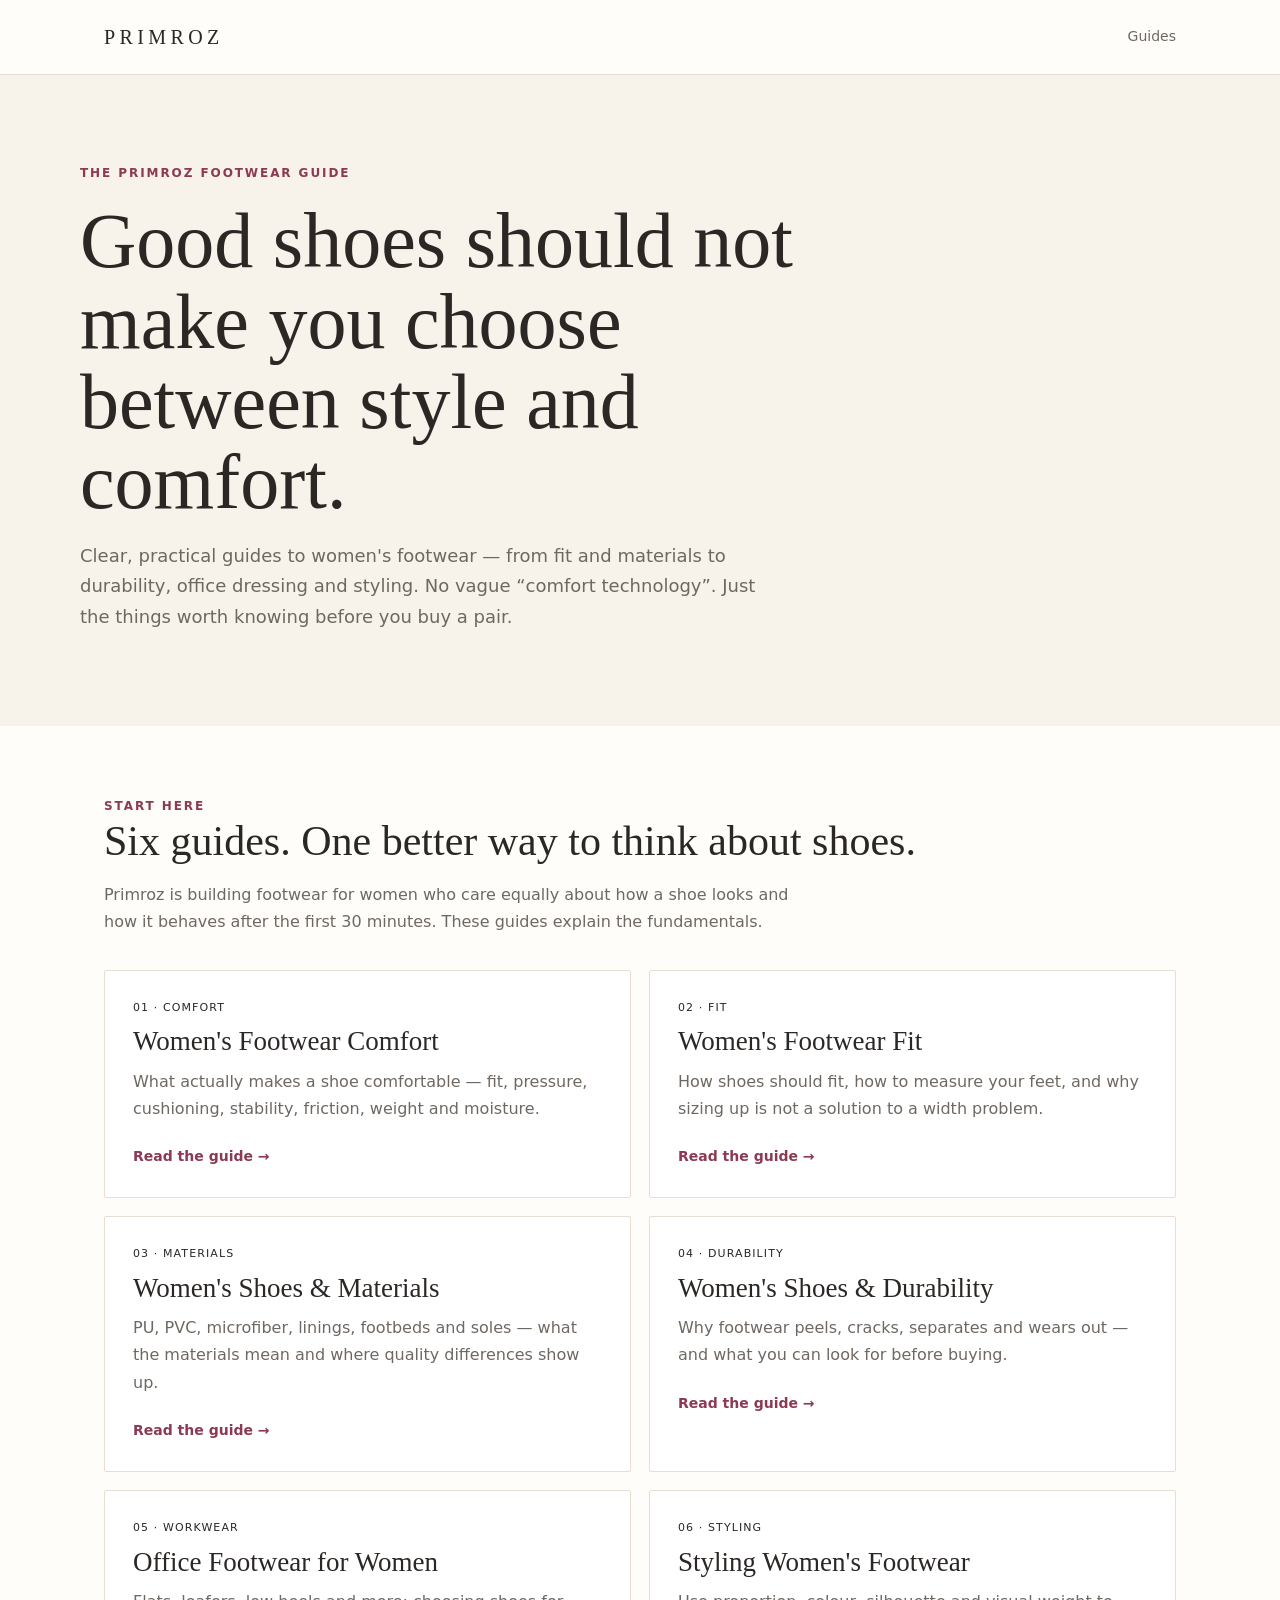
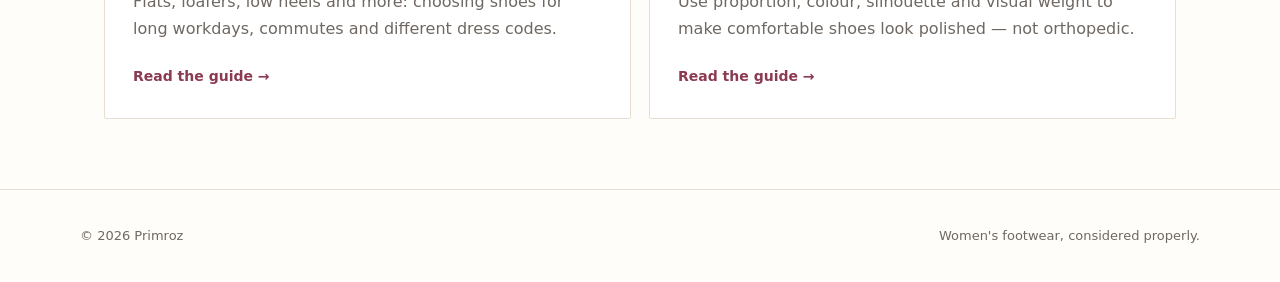
==== index.html @ fc120d49 "Add files via upload" ====
<!doctype html><html lang="en-IN"><head><meta charset="utf-8"><meta name="viewport" content="width=device-width,initial-scale=1"><title>Primroz | The Women's Footwear Guide</title><meta name="description" content="Practical guides to women's footwear comfort, fit, materials, durability, office wear and styling. Built for women who want shoes that look good and feel good."><link rel="canonical" href="https://primroz.in/"><meta property="og:title" content="Primroz | The Women's Footwear Guide"><meta property="og:description" content="Practical, no-nonsense guides to women's footwear."><meta property="og:type" content="website"><link rel="stylesheet" href="/styles.css"></head><body><header class="site-header"><nav class="nav"><a class="brand" href="/">PRIMROZ</a><div class="nav-links"><a href="/#guides">Guides</a></div></nav></header><main><section class="hero"><div class="hero-inner"><div class="eyebrow">The Primroz Footwear Guide</div><h1>Good shoes should not make you choose between style and comfort.</h1><p>Clear, practical guides to women's footwear — from fit and materials to durability, office dressing and styling. No vague “comfort technology”. Just the things worth knowing before you buy a pair.</p></div></section><section class="section" id="guides"><div class="eyebrow">Start here</div><h2>Six guides. One better way to think about shoes.</h2><p class="intro">Primroz is building footwear for women who care equally about how a shoe looks and how it behaves after the first 30 minutes. These guides explain the fundamentals.</p><div class="guide-grid"><article class="card"><div class="smallcaps">01 · Comfort</div><h3>Women's Footwear Comfort</h3><p>What actually makes a shoe comfortable — fit, pressure, cushioning, stability, friction, weight and moisture.</p><a href="/guides/womens-footwear-comfort/">Read the guide →</a></article><article class="card"><div class="smallcaps">02 · Fit</div><h3>Women's Footwear Fit</h3><p>How shoes should fit, how to measure your feet, and why sizing up is not a solution to a width problem.</p><a href="/guides/womens-footwear-fit/">Read the guide →</a></article><article class="card"><div class="smallcaps">03 · Materials</div><h3>Women's Shoes & Materials</h3><p>PU, PVC, microfiber, linings, footbeds and soles — what the materials mean and where quality differences show up.</p><a href="/guides/womens-shoes-materials/">Read the guide →</a></article><article class="card"><div class="smallcaps">04 · Durability</div><h3>Women's Shoes & Durability</h3><p>Why footwear peels, cracks, separates and wears out — and what you can look for before buying.</p><a href="/guides/womens-shoes-durability/">Read the guide →</a></article><article class="card"><div class="smallcaps">05 · Workwear</div><h3>Office Footwear for Women</h3><p>Flats, loafers, low heels and more: choosing shoes for long workdays, commutes and different dress codes.</p><a href="/guides/office-footwear-women/">Read the guide →</a></article><article class="card"><div class="smallcaps">06 · Styling</div><h3>Styling Women's Footwear</h3><p>Use proportion, colour, silhouette and visual weight to make comfortable shoes look polished — not orthopedic.</p><a href="/guides/styling-womens-footwear/">Read the guide →</a></article></div></section></main><footer class="footer"><div class="footer-inner"><div>© 2026 Primroz</div><div>Women's footwear, considered properly.</div></div></footer></body></html>
---- styles.css ----
:root{--ink:#2b2725;--muted:#6f6862;--cream:#f7f2ea;--paper:#fffdf9;--rose:#8b3a52;--verm:#b5311a;--line:#e7ddd2;--max:1120px}*{box-sizing:border-box}html{scroll-behavior:smooth}body{margin:0;background:var(--paper);color:var(--ink);font-family:Inter,ui-sans-serif,system-ui,-apple-system,BlinkMacSystemFont,"Segoe UI",sans-serif;line-height:1.7}a{color:inherit}.site-header{border-bottom:1px solid var(--line);background:rgba(255,253,249,.96);position:sticky;top:0;z-index:10}.nav{max-width:var(--max);margin:auto;padding:20px 24px;display:flex;align-items:center;justify-content:space-between}.brand{font-family:Georgia,serif;letter-spacing:.22em;font-size:20px;text-decoration:none}.nav-links{display:flex;gap:24px;font-size:14px}.nav-links a{text-decoration:none;color:var(--muted)}.hero{background:var(--cream);padding:88px 24px 76px}.hero-inner{max-width:var(--max);margin:auto}.eyebrow{text-transform:uppercase;letter-spacing:.16em;font-size:12px;color:var(--rose);font-weight:700}.hero h1{font:normal clamp(42px,7vw,78px)/1.03 Georgia,serif;max-width:820px;margin:18px 0}.hero p{max-width:690px;color:var(--muted);font-size:18px}.section{max-width:var(--max);margin:auto;padding:70px 24px}.section h2{font:normal 42px/1.15 Georgia,serif;margin:0 0 12px}.intro{color:var(--muted);max-width:720px}.guide-grid{display:grid;grid-template-columns:repeat(2,minmax(0,1fr));gap:18px;margin-top:34px}.card{border:1px solid var(--line);padding:28px;background:#fff;border-radius:2px}.card h3{font:normal 27px/1.2 Georgia,serif;margin:8px 0}.card p{color:var(--muted);margin:10px 0 20px}.card a{font-size:14px;font-weight:700;text-decoration:none;color:var(--rose)}.article{max-width:780px;margin:auto;padding:70px 24px}.article .back{font-size:13px;color:var(--muted);text-decoration:none}.article h1{font:normal clamp(42px,6vw,64px)/1.08 Georgia,serif;margin:28px 0 16px}.dek{font-size:19px;color:var(--muted);margin-bottom:42px}.article h2{font:normal 31px/1.25 Georgia,serif;margin:46px 0 12px}.article h3{font-size:19px;margin:30px 0 8px}.article p,.article li{font-size:16px}.article ul{padding-left:24px}.note{background:var(--cream);border-left:3px solid var(--verm);padding:18px 20px;margin:30px 0}.checklist{border:1px solid var(--line);padding:22px 24px;margin:30px 0}.footer{border-top:1px solid var(--line);padding:35px 24px;color:var(--muted);font-size:13px}.footer-inner{max-width:var(--max);margin:auto;display:flex;justify-content:space-between;gap:20px}.smallcaps{text-transform:uppercase;letter-spacing:.1em;font-size:11px}@media(max-width:720px){.nav-links{gap:12px}.guide-grid{grid-template-columns:1fr}.hero{padding-top:58px}.section,.article{padding-left:20px;padding-right:20px}.footer-inner{display:block}.footer-inner div+div{margin-top:10px}}
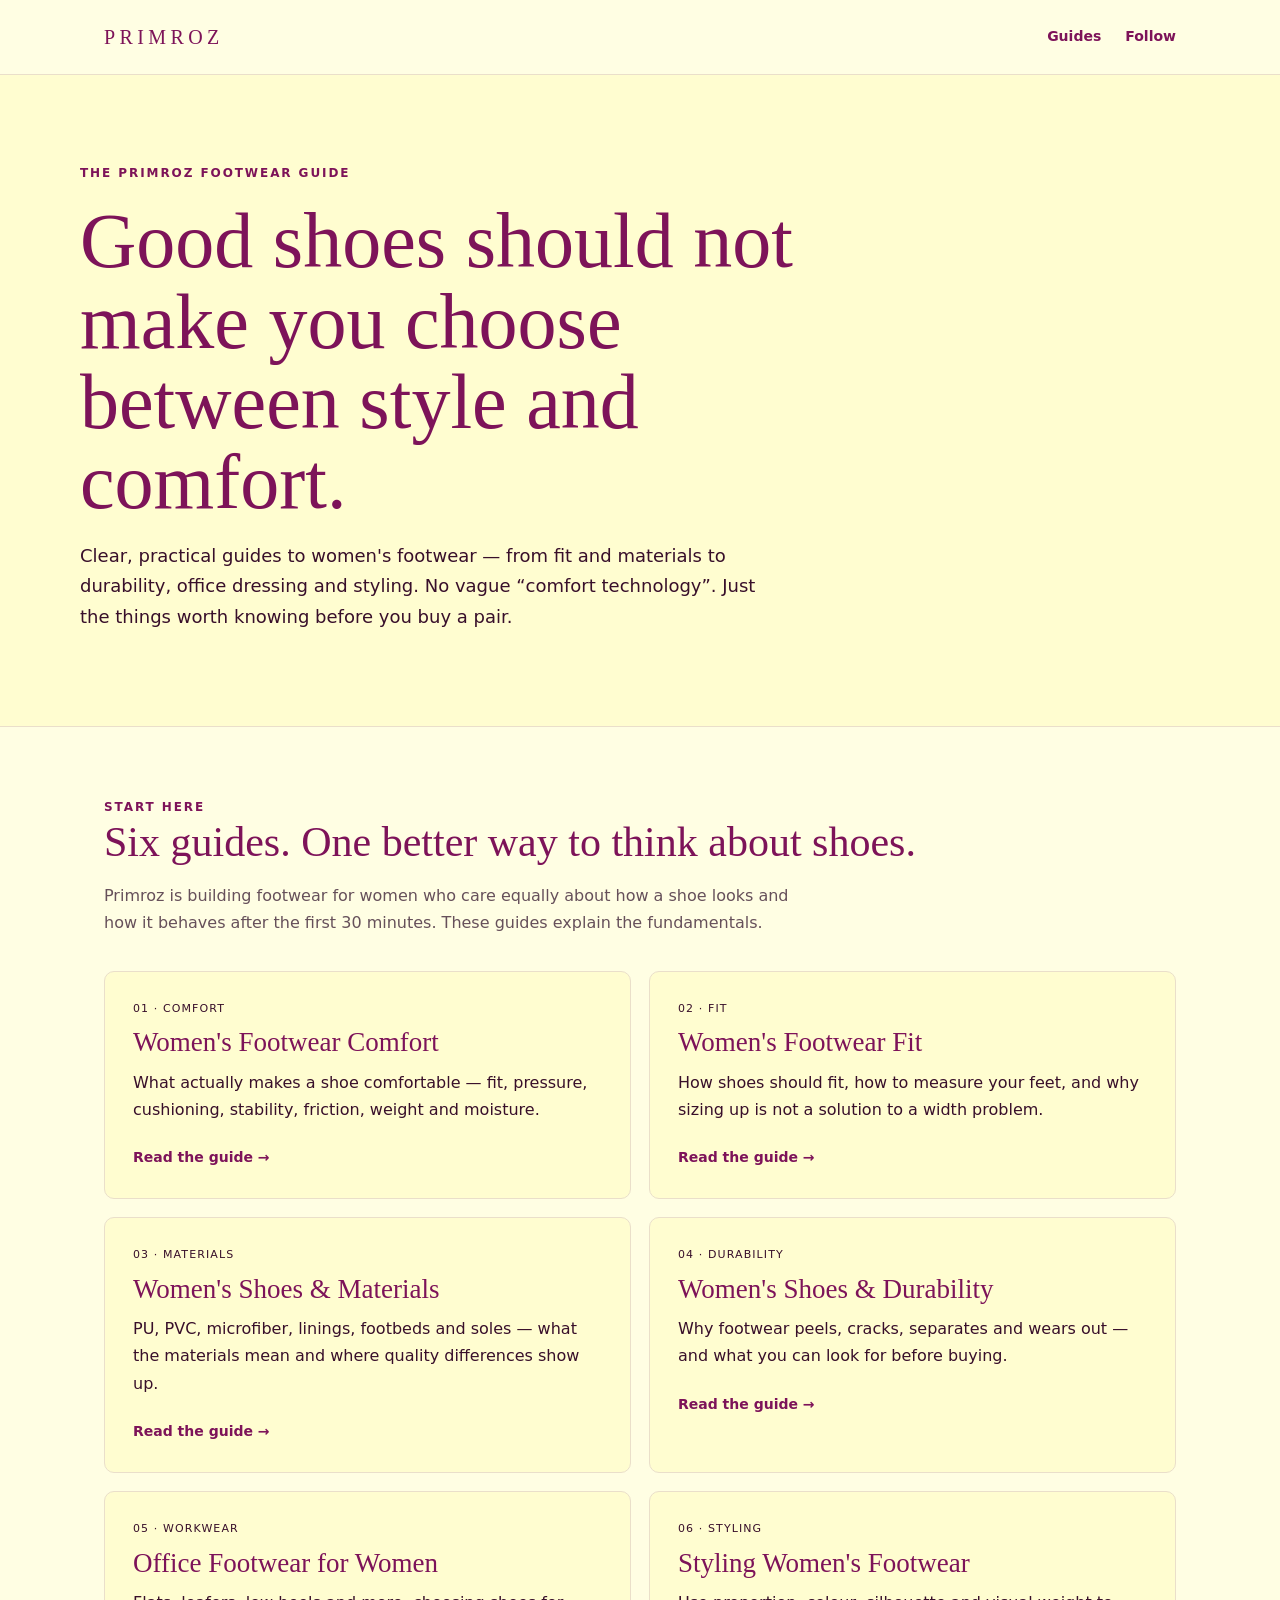
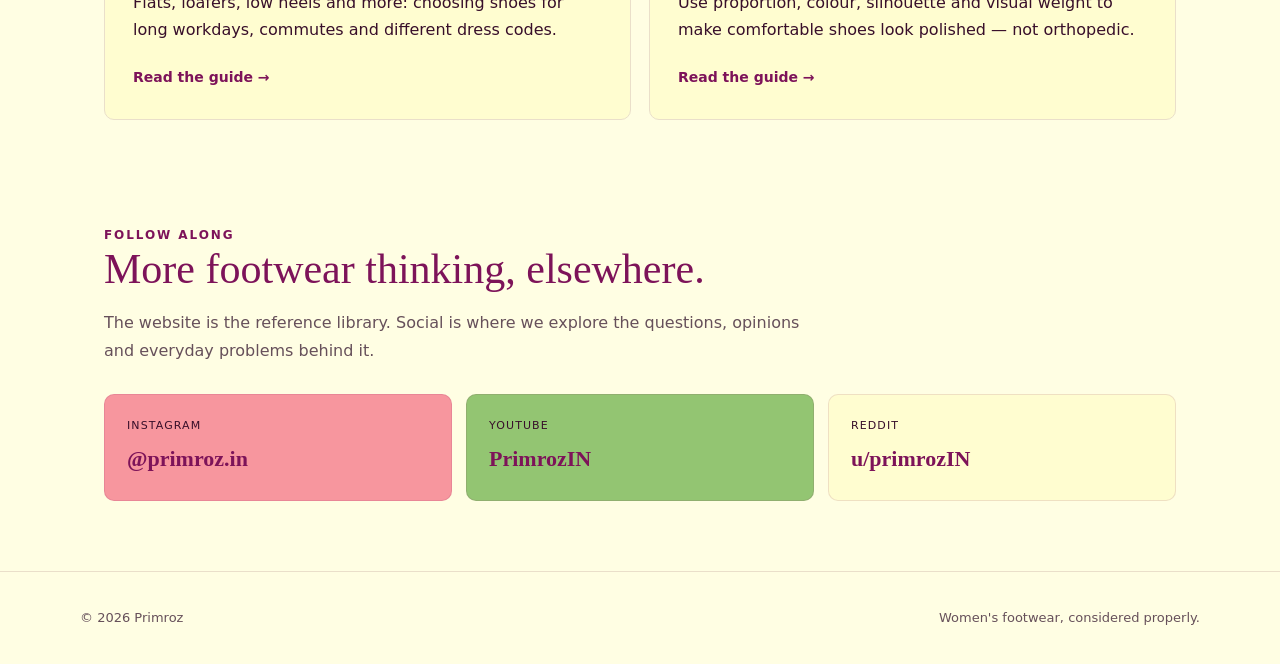
==== commit 13557cf1: "Add Primroz social links" ====
--- a/index.html
+++ b/index.html
@@ -1 +1 @@
-<!doctype html><html lang="en-IN"><head><meta charset="utf-8"><meta name="viewport" content="width=device-width,initial-scale=1"><title>Primroz | The Women's Footwear Guide</title><meta name="description" content="Practical guides to women's footwear comfort, fit, materials, durability, office wear and styling. Built for women who want shoes that look good and feel good."><link rel="canonical" href="https://primroz.in/"><meta property="og:title" content="Primroz | The Women's Footwear Guide"><meta property="og:description" content="Practical, no-nonsense guides to women's footwear."><meta property="og:type" content="website"><link rel="stylesheet" href="/styles.css"></head><body><header class="site-header"><nav class="nav"><a class="brand" href="/">PRIMROZ</a><div class="nav-links"><a href="/#guides">Guides</a></div></nav></header><main><section class="hero"><div class="hero-inner"><div class="eyebrow">The Primroz Footwear Guide</div><h1>Good shoes should not make you choose between style and comfort.</h1><p>Clear, practical guides to women's footwear — from fit and materials to durability, office dressing and styling. No vague “comfort technology”. Just the things worth knowing before you buy a pair.</p></div></section><section class="section" id="guides"><div class="eyebrow">Start here</div><h2>Six guides. One better way to think about shoes.</h2><p class="intro">Primroz is building footwear for women who care equally about how a shoe looks and how it behaves after the first 30 minutes. These guides explain the fundamentals.</p><div class="guide-grid"><article class="card"><div class="smallcaps">01 · Comfort</div><h3>Women's Footwear Comfort</h3><p>What actually makes a shoe comfortable — fit, pressure, cushioning, stability, friction, weight and moisture.</p><a href="/guides/womens-footwear-comfort/">Read the guide →</a></article><article class="card"><div class="smallcaps">02 · Fit</div><h3>Women's Footwear Fit</h3><p>How shoes should fit, how to measure your feet, and why sizing up is not a solution to a width problem.</p><a href="/guides/womens-footwear-fit/">Read the guide →</a></article><article class="card"><div class="smallcaps">03 · Materials</div><h3>Women's Shoes & Materials</h3><p>PU, PVC, microfiber, linings, footbeds and soles — what the materials mean and where quality differences show up.</p><a href="/guides/womens-shoes-materials/">Read the guide →</a></article><article class="card"><div class="smallcaps">04 · Durability</div><h3>Women's Shoes & Durability</h3><p>Why footwear peels, cracks, separates and wears out — and what you can look for before buying.</p><a href="/guides/womens-shoes-durability/">Read the guide →</a></article><article class="card"><div class="smallcaps">05 · Workwear</div><h3>Office Footwear for Women</h3><p>Flats, loafers, low heels and more: choosing shoes for long workdays, commutes and different dress codes.</p><a href="/guides/office-footwear-women/">Read the guide →</a></article><article class="card"><div class="smallcaps">06 · Styling</div><h3>Styling Women's Footwear</h3><p>Use proportion, colour, silhouette and visual weight to make comfortable shoes look polished — not orthopedic.</p><a href="/guides/styling-womens-footwear/">Read the guide →</a></article></div></section></main><footer class="footer"><div class="footer-inner"><div>© 2026 Primroz</div><div>Women's footwear, considered properly.</div></div></footer></body></html>
+<!doctype html><html lang="en-IN"><head><meta charset="utf-8"><meta name="viewport" content="width=device-width,initial-scale=1"><title>Primroz | The Women's Footwear Guide</title><meta name="description" content="Practical guides to women's footwear comfort, fit, materials, durability, office wear and styling. Built for women who want shoes that look good and feel good."><link rel="canonical" href="https://primroz.in/"><meta property="og:title" content="Primroz | The Women's Footwear Guide"><meta property="og:description" content="Practical, no-nonsense guides to women's footwear."><meta property="og:type" content="website"><link rel="stylesheet" href="/styles.css"></head><body><header class="site-header"><nav class="nav"><a class="brand" href="/">PRIMROZ</a><div class="nav-links"><a href="/#guides">Guides</a><a href="#follow">Follow</a></div></nav></header><main><section class="hero"><div class="hero-inner"><div class="eyebrow">The Primroz Footwear Guide</div><h1>Good shoes should not make you choose between style and comfort.</h1><p>Clear, practical guides to women's footwear — from fit and materials to durability, office dressing and styling. No vague “comfort technology”. Just the things worth knowing before you buy a pair.</p></div></section><section class="section" id="guides"><div class="eyebrow">Start here</div><h2>Six guides. One better way to think about shoes.</h2><p class="intro">Primroz is building footwear for women who care equally about how a shoe looks and how it behaves after the first 30 minutes. These guides explain the fundamentals.</p><div class="guide-grid"><article class="card"><div class="smallcaps">01 · Comfort</div><h3>Women's Footwear Comfort</h3><p>What actually makes a shoe comfortable — fit, pressure, cushioning, stability, friction, weight and moisture.</p><a href="/guides/womens-footwear-comfort/">Read the guide →</a></article><article class="card"><div class="smallcaps">02 · Fit</div><h3>Women's Footwear Fit</h3><p>How shoes should fit, how to measure your feet, and why sizing up is not a solution to a width problem.</p><a href="/guides/womens-footwear-fit/">Read the guide →</a></article><article class="card"><div class="smallcaps">03 · Materials</div><h3>Women's Shoes & Materials</h3><p>PU, PVC, microfiber, linings, footbeds and soles — what the materials mean and where quality differences show up.</p><a href="/guides/womens-shoes-materials/">Read the guide →</a></article><article class="card"><div class="smallcaps">04 · Durability</div><h3>Women's Shoes & Durability</h3><p>Why footwear peels, cracks, separates and wears out — and what you can look for before buying.</p><a href="/guides/womens-shoes-durability/">Read the guide →</a></article><article class="card"><div class="smallcaps">05 · Workwear</div><h3>Office Footwear for Women</h3><p>Flats, loafers, low heels and more: choosing shoes for long workdays, commutes and different dress codes.</p><a href="/guides/office-footwear-women/">Read the guide →</a></article><article class="card"><div class="smallcaps">06 · Styling</div><h3>Styling Women's Footwear</h3><p>Use proportion, colour, silhouette and visual weight to make comfortable shoes look polished — not orthopedic.</p><a href="/guides/styling-womens-footwear/">Read the guide →</a></article></div></section><section class="section follow-section" id="follow"><div class="eyebrow">Follow along</div><h2>More footwear thinking, elsewhere.</h2><p class="intro">The website is the reference library. Social is where we explore the questions, opinions and everyday problems behind it.</p><div class="social-grid"><a class="social-card" href="https://www.instagram.com/primroz.in/" target="_blank" rel="noopener"><span class="smallcaps">Instagram</span><strong>@primroz.in</strong></a><a class="social-card" href="https://www.youtube.com/@PrimrozIN" target="_blank" rel="noopener"><span class="smallcaps">YouTube</span><strong>PrimrozIN</strong></a><a class="social-card" href="https://www.reddit.com/user/primrozIN/" target="_blank" rel="noopener"><span class="smallcaps">Reddit</span><strong>u/primrozIN</strong></a></div></section></main><footer class="footer"><div class="footer-inner"><div>© 2026 Primroz</div><div>Women's footwear, considered properly.</div></div></footer></body></html>
--- a/styles.css
+++ b/styles.css
@@ -1 +1 @@
-:root{--ink:#2b2725;--muted:#6f6862;--cream:#f7f2ea;--paper:#fffdf9;--rose:#8b3a52;--verm:#b5311a;--line:#e7ddd2;--max:1120px}*{box-sizing:border-box}html{scroll-behavior:smooth}body{margin:0;background:var(--paper);color:var(--ink);font-family:Inter,ui-sans-serif,system-ui,-apple-system,BlinkMacSystemFont,"Segoe UI",sans-serif;line-height:1.7}a{color:inherit}.site-header{border-bottom:1px solid var(--line);background:rgba(255,253,249,.96);position:sticky;top:0;z-index:10}.nav{max-width:var(--max);margin:auto;padding:20px 24px;display:flex;align-items:center;justify-content:space-between}.brand{font-family:Georgia,serif;letter-spacing:.22em;font-size:20px;text-decoration:none}.nav-links{display:flex;gap:24px;font-size:14px}.nav-links a{text-decoration:none;color:var(--muted)}.hero{background:var(--cream);padding:88px 24px 76px}.hero-inner{max-width:var(--max);margin:auto}.eyebrow{text-transform:uppercase;letter-spacing:.16em;font-size:12px;color:var(--rose);font-weight:700}.hero h1{font:normal clamp(42px,7vw,78px)/1.03 Georgia,serif;max-width:820px;margin:18px 0}.hero p{max-width:690px;color:var(--muted);font-size:18px}.section{max-width:var(--max);margin:auto;padding:70px 24px}.section h2{font:normal 42px/1.15 Georgia,serif;margin:0 0 12px}.intro{color:var(--muted);max-width:720px}.guide-grid{display:grid;grid-template-columns:repeat(2,minmax(0,1fr));gap:18px;margin-top:34px}.card{border:1px solid var(--line);padding:28px;background:#fff;border-radius:2px}.card h3{font:normal 27px/1.2 Georgia,serif;margin:8px 0}.card p{color:var(--muted);margin:10px 0 20px}.card a{font-size:14px;font-weight:700;text-decoration:none;color:var(--rose)}.article{max-width:780px;margin:auto;padding:70px 24px}.article .back{font-size:13px;color:var(--muted);text-decoration:none}.article h1{font:normal clamp(42px,6vw,64px)/1.08 Georgia,serif;margin:28px 0 16px}.dek{font-size:19px;color:var(--muted);margin-bottom:42px}.article h2{font:normal 31px/1.25 Georgia,serif;margin:46px 0 12px}.article h3{font-size:19px;margin:30px 0 8px}.article p,.article li{font-size:16px}.article ul{padding-left:24px}.note{background:var(--cream);border-left:3px solid var(--verm);padding:18px 20px;margin:30px 0}.checklist{border:1px solid var(--line);padding:22px 24px;margin:30px 0}.footer{border-top:1px solid var(--line);padding:35px 24px;color:var(--muted);font-size:13px}.footer-inner{max-width:var(--max);margin:auto;display:flex;justify-content:space-between;gap:20px}.smallcaps{text-transform:uppercase;letter-spacing:.1em;font-size:11px}@media(max-width:720px){.nav-links{gap:12px}.guide-grid{grid-template-columns:1fr}.hero{padding-top:58px}.section,.article{padding-left:20px;padding-right:20px}.footer-inner{display:block}.footer-inner div+div{margin-top:10px}}
+:root{--bg:#fffEE3;--green:#93c572;--pink:#f7969e;--secondary:#fffdd0;--heading:#7d1359;--body:#380f2a;--muted:#66505a;--line:#eadfca;--max:1120px}*{box-sizing:border-box}html{scroll-behavior:smooth}body{margin:0;background:var(--bg);color:var(--body);font-family:Inter,ui-sans-serif,system-ui,-apple-system,BlinkMacSystemFont,"Segoe UI",sans-serif;line-height:1.7}a{color:inherit}.site-header{border-bottom:1px solid var(--line);background:rgba(255,254,227,.96);position:sticky;top:0;z-index:10}.nav{max-width:var(--max);margin:auto;padding:20px 24px;display:flex;align-items:center;justify-content:space-between}.brand{font-family:Georgia,serif;letter-spacing:.22em;font-size:20px;color:var(--heading);text-decoration:none}.nav-links{display:flex;gap:24px;font-size:14px}.nav-links a{text-decoration:none;color:var(--heading);font-weight:600}.hero{background:var(--secondary);padding:88px 24px 76px;border-bottom:1px solid var(--line)}.hero-inner{max-width:var(--max);margin:auto}.eyebrow{text-transform:uppercase;letter-spacing:.16em;font-size:12px;color:var(--heading);font-weight:800}.hero h1{font:normal clamp(42px,7vw,78px)/1.03 Georgia,serif;color:var(--heading);max-width:820px;margin:18px 0}.hero p{max-width:690px;color:var(--body);font-size:18px}.section{max-width:var(--max);margin:auto;padding:70px 24px}.section h2{font:normal 42px/1.15 Georgia,serif;color:var(--heading);margin:0 0 12px}.intro{color:var(--muted);max-width:720px}.guide-grid{display:grid;grid-template-columns:repeat(2,minmax(0,1fr));gap:18px;margin-top:34px}.card{border:1px solid var(--line);padding:28px;background:var(--secondary);border-radius:10px;transition:transform .18s ease,box-shadow .18s ease}.card:hover{transform:translateY(-2px);box-shadow:0 8px 24px rgba(56,15,42,.07)}.card h3{font:normal 27px/1.2 Georgia,serif;color:var(--heading);margin:8px 0}.card p{color:var(--body);margin:10px 0 20px}.card a{font-size:14px;font-weight:800;text-decoration:none;color:var(--heading)}.follow-section{padding-top:35px}.social-grid{display:grid;grid-template-columns:repeat(3,minmax(0,1fr));gap:14px;margin-top:30px}.social-card{display:flex;flex-direction:column;gap:5px;padding:22px;background:var(--pink);border:1px solid rgba(125,19,89,.12);border-radius:10px;text-decoration:none;color:var(--body)}.social-card:nth-child(2){background:var(--green)}.social-card:nth-child(3){background:var(--secondary)}.social-card strong{font-family:Georgia,serif;font-size:22px;color:var(--heading)}.article{max-width:780px;margin:auto;padding:70px 24px}.article .back{font-size:13px;color:var(--muted);text-decoration:none}.article h1{font:normal clamp(42px,6vw,64px)/1.08 Georgia,serif;color:var(--heading);margin:28px 0 16px}.dek{font-size:19px;color:var(--muted);margin-bottom:42px}.article h2{font:normal 31px/1.25 Georgia,serif;color:var(--heading);margin:46px 0 12px}.article h3{font-size:19px;color:var(--heading);margin:30px 0 8px}.article p,.article li{font-size:16px;color:var(--body)}.note{background:var(--secondary);border-left:4px solid var(--pink);padding:18px 20px;margin:30px 0}.checklist{border:1px solid var(--line);background:var(--secondary);padding:22px 24px;margin:30px 0;border-radius:10px}.footer{border-top:1px solid var(--line);padding:35px 24px;color:var(--muted);font-size:13px}.footer-inner{max-width:var(--max);margin:auto;display:flex;justify-content:space-between;gap:20px}.smallcaps{text-transform:uppercase;letter-spacing:.1em;font-size:11px}@media(max-width:720px){.nav-links{gap:12px}.guide-grid,.social-grid{grid-template-columns:1fr}.hero{padding-top:58px}.section,.article{padding-left:20px;padding-right:20px}.footer-inner{display:block}}
